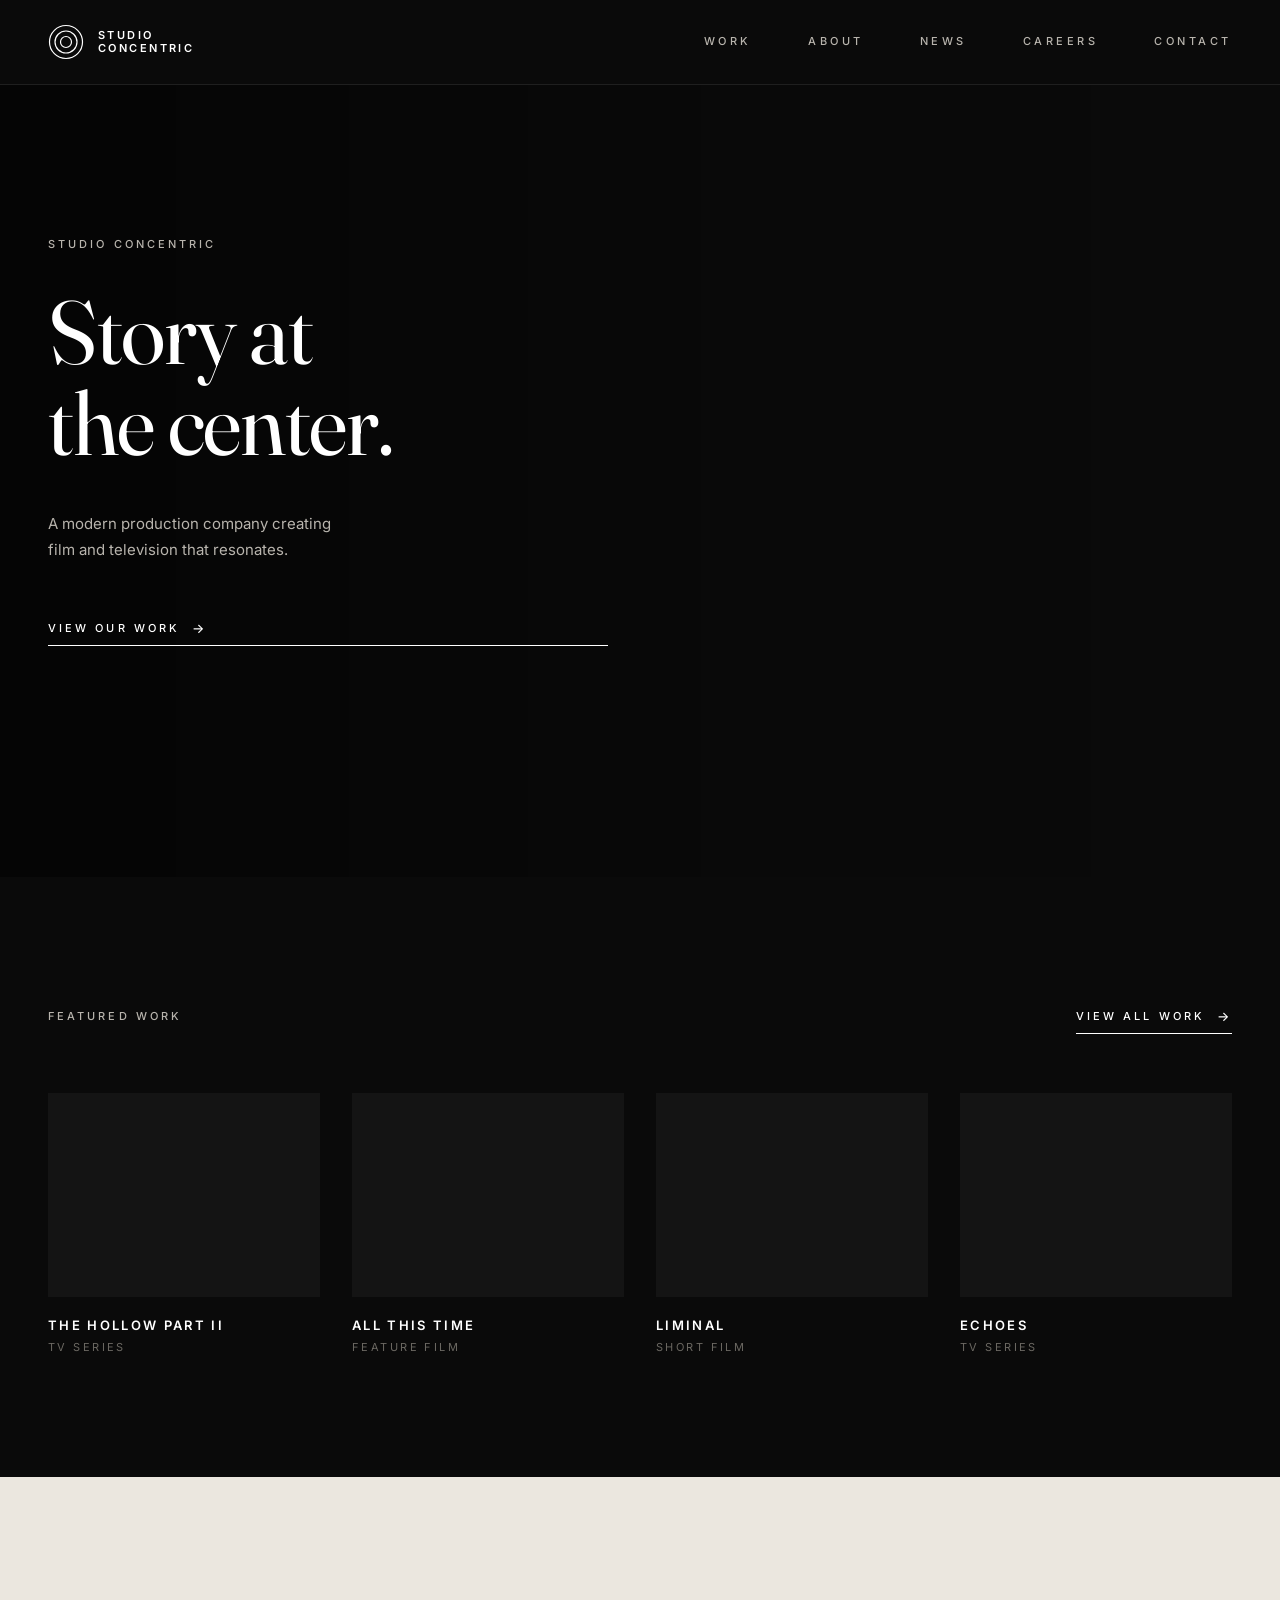
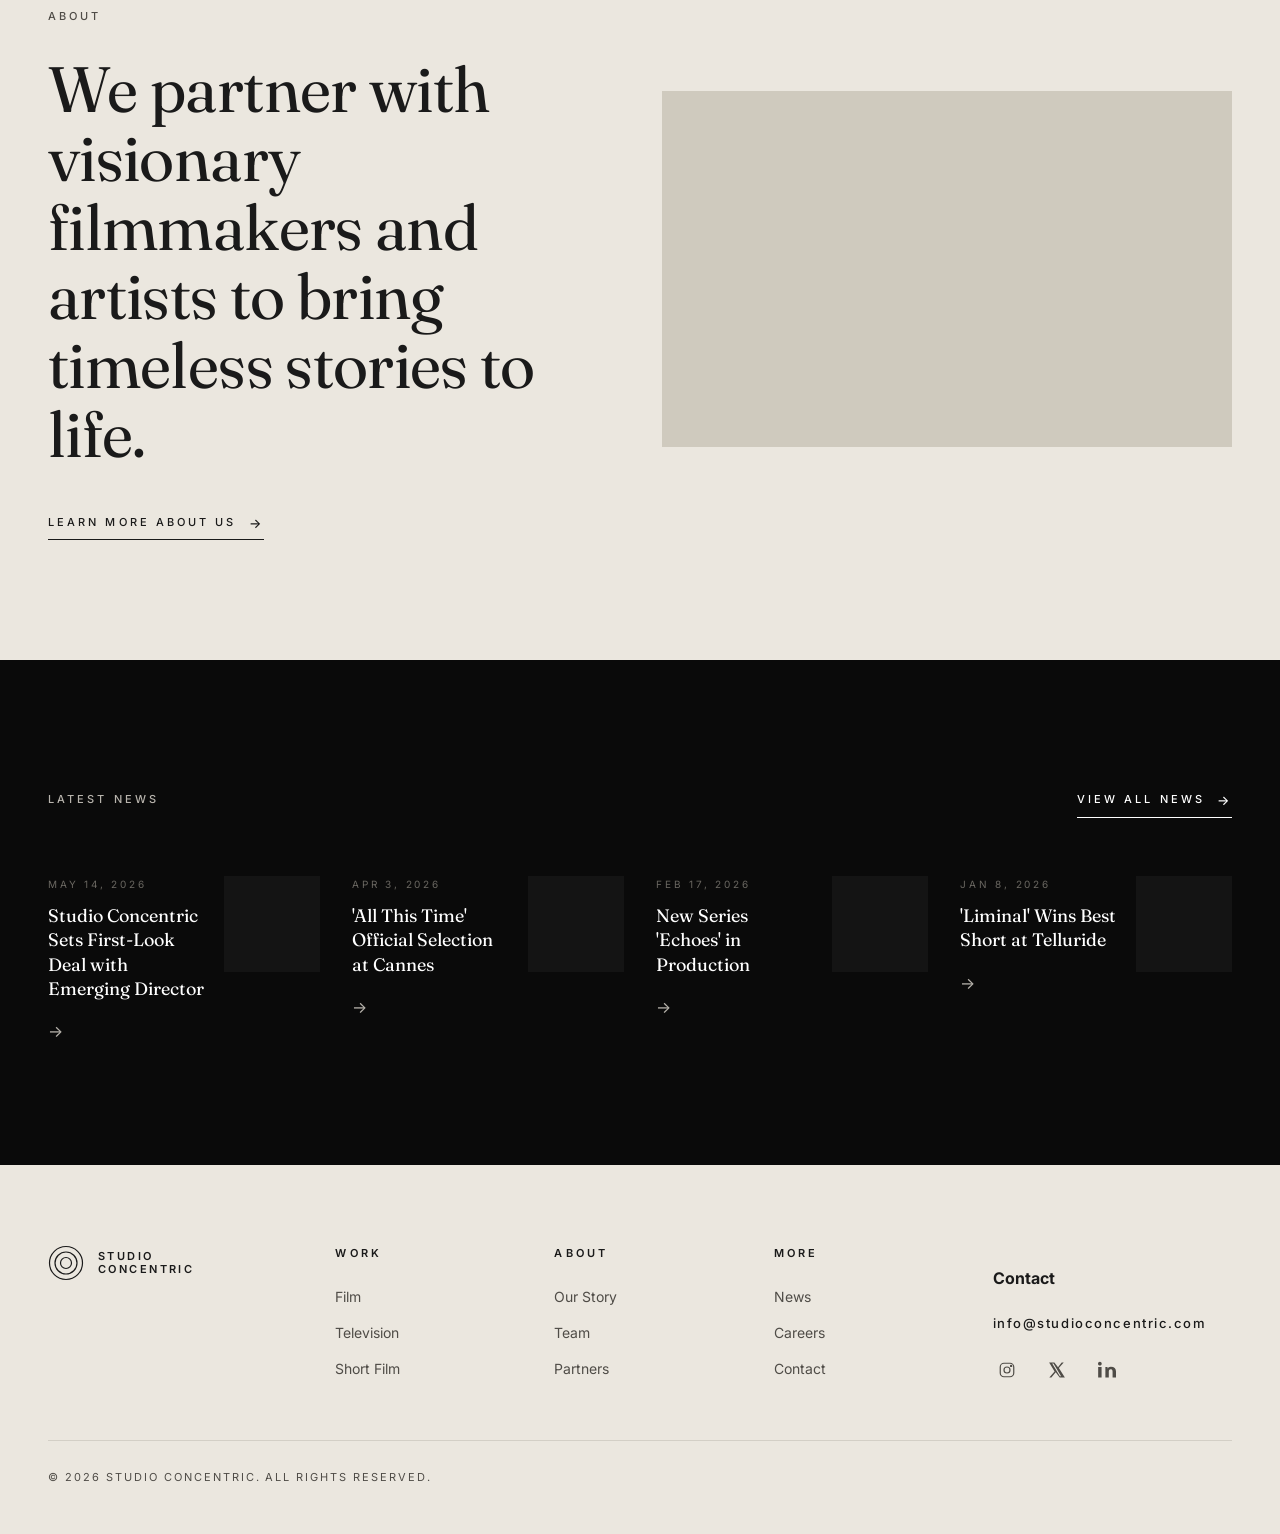
==== index.html @ 5e4d907e "Add files via upload" ====
<!DOCTYPE html>
<html lang="en">
<head>
  <meta charset="utf-8">
  <meta name="viewport" content="width=device-width, initial-scale=1">
  <title>Studio Concentric — Story at the center.</title>
  <meta name="description" content="Studio Concentric is a modern production company creating film and television that resonates. Story-first work with visionary filmmakers and artists.">
  <link rel="canonical" href="https://www.studioconcentric.com/">
  <link rel="preconnect" href="https://fonts.googleapis.com">
  <link rel="preconnect" href="https://fonts.gstatic.com" crossorigin>
  <link href="https://fonts.googleapis.com/css2?family=Fraunces:opsz,wght@9..144,300;9..144,400;9..144,500&family=Inter:wght@400;500;600&display=swap" rel="stylesheet">
  <link rel="stylesheet" href="styles.css">
  <link rel="stylesheet" href="images/_placeholders.css">

  <meta property="og:type" content="website">
  <meta property="og:url" content="https://www.studioconcentric.com/">
  <meta property="og:title" content="Studio Concentric — Story at the center.">
  <meta property="og:description" content="A modern production company creating film and television that resonates.">
  <meta name="twitter:card" content="summary_large_image">
</head>
<body>

<header class="site-header">
  <div class="wrap">
    <a href="index.html" class="brand" aria-label="Studio Concentric — home">
      <svg class="brand-mark" viewBox="0 0 36 36" aria-hidden="true">
        <circle cx="18" cy="18" r="16.5"/>
        <circle cx="18" cy="18" r="11"/>
        <circle cx="18" cy="18" r="5.5"/>
      </svg>
      <span class="brand-word"><span>Studio</span><span>Concentric</span></span>
    </a>
    <nav class="nav" id="primary-nav">
      <a href="work.html">Work</a>
      <a href="about.html">About</a>
      <a href="news.html">News</a>
      <a href="careers.html">Careers</a>
      <a href="contact.html">Contact</a>
    </nav>
    <button class="nav-toggle" aria-controls="primary-nav" aria-expanded="false" onclick="this.setAttribute('aria-expanded', this.getAttribute('aria-expanded')==='true'?'false':'true'); document.getElementById('primary-nav').classList.toggle('is-open')">Menu</button>
  </div>
</header>

<!-- HERO -->
<section class="hero">
  <div class="hero__media ph-hero" aria-hidden="true"></div>
  <div class="hero__inner">
    <p class="eyebrow hero__eyebrow">Studio Concentric</p>
    <h1 class="h-display hero__title">Story at<br>the center.</h1>
    <p class="lead hero__lead">A modern production company creating film and television that resonates.</p>
    <a href="work.html" class="link-cta link-cta--arrow">View our work</a>
  </div>
</section>

<!-- FEATURED WORK -->
<section class="section bg-ink">
  <div class="wrap">
    <div class="section-head">
      <p class="eyebrow">Featured Work</p>
      <a href="work.html" class="link-cta link-cta--arrow">View all work</a>
    </div>
    <div class="work-grid">
      <a class="work-card" href="work/the-hollow.html">
        <div class="work-card__media ph-card-1"></div>
        <h3 class="work-card__title">The Hollow Part II</h3>
        <p class="work-card__meta">TV Series</p>
      </a>
      <a class="work-card" href="work/all-this-time.html">
        <div class="work-card__media ph-card-2"></div>
        <h3 class="work-card__title">All This Time</h3>
        <p class="work-card__meta">Feature Film</p>
      </a>
      <a class="work-card" href="work/liminal.html">
        <div class="work-card__media ph-card-3"></div>
        <h3 class="work-card__title">Liminal</h3>
        <p class="work-card__meta">Short Film</p>
      </a>
      <a class="work-card" href="work/echoes.html">
        <div class="work-card__media ph-card-4"></div>
        <h3 class="work-card__title">Echoes</h3>
        <p class="work-card__meta">TV Series</p>
      </a>
    </div>
  </div>
</section>

<!-- ABOUT SPLIT -->
<section class="section bg-bone">
  <div class="wrap">
    <div class="split">
      <div>
        <p class="eyebrow" style="margin-bottom: 28px;">About</p>
        <h2 class="h1" style="margin-bottom: 40px;">We partner with visionary filmmakers and artists to bring timeless stories to life.</h2>
        <a href="about.html" class="link-cta link-cta--arrow">Learn more about us</a>
      </div>
      <div class="split__media ph-about" aria-hidden="true"></div>
    </div>
  </div>
</section>

<!-- LATEST NEWS -->
<section class="section bg-ink">
  <div class="wrap">
    <div class="section-head">
      <p class="eyebrow">Latest News</p>
      <a href="news.html" class="link-cta link-cta--arrow">View all news</a>
    </div>
    <div class="news-grid">
      <a class="news-card" href="news/first-look-deal.html">
        <div>
          <p class="news-card__date">May 14, 2026</p>
          <h3 class="news-card__title">Studio Concentric Sets First-Look Deal with Emerging Director</h3>
          <span class="news-card__arrow">→</span>
        </div>
        <div class="news-card__thumb ph-news-1"></div>
      </a>
      <a class="news-card" href="news/all-this-time-cannes.html">
        <div>
          <p class="news-card__date">Apr 3, 2026</p>
          <h3 class="news-card__title">'All This Time' Official Selection at Cannes</h3>
          <span class="news-card__arrow">→</span>
        </div>
        <div class="news-card__thumb ph-news-2"></div>
      </a>
      <a class="news-card" href="news/echoes-in-production.html">
        <div>
          <p class="news-card__date">Feb 17, 2026</p>
          <h3 class="news-card__title">New Series 'Echoes' in Production</h3>
          <span class="news-card__arrow">→</span>
        </div>
        <div class="news-card__thumb ph-news-3"></div>
      </a>
      <a class="news-card" href="news/liminal-premiere.html">
        <div>
          <p class="news-card__date">Jan 8, 2026</p>
          <h3 class="news-card__title">'Liminal' Wins Best Short at Telluride</h3>
          <span class="news-card__arrow">→</span>
        </div>
        <div class="news-card__thumb ph-news-4"></div>
      </a>
    </div>
  </div>
</section>

<!-- FOOTER -->
<footer class="site-footer">
  <div class="wrap">
    <div class="footer-grid">
      <div class="footer-brand">
        <a href="index.html" class="brand" aria-label="Studio Concentric — home">
          <svg class="brand-mark" viewBox="0 0 36 36" aria-hidden="true">
            <circle cx="18" cy="18" r="16.5"/>
            <circle cx="18" cy="18" r="11"/>
            <circle cx="18" cy="18" r="5.5"/>
          </svg>
          <span class="brand-word"><span>Studio</span><span>Concentric</span></span>
        </a>
      </div>
      <div class="footer-col">
        <h4>Work</h4>
        <ul>
          <li><a href="work.html?cat=film">Film</a></li>
          <li><a href="work.html?cat=television">Television</a></li>
          <li><a href="work.html?cat=short-film">Short Film</a></li>
        </ul>
      </div>
      <div class="footer-col">
        <h4>About</h4>
        <ul>
          <li><a href="about.html#story">Our Story</a></li>
          <li><a href="about.html#team">Team</a></li>
          <li><a href="about.html#partners">Partners</a></li>
        </ul>
      </div>
      <div class="footer-col">
        <h4>More</h4>
        <ul>
          <li><a href="news.html">News</a></li>
          <li><a href="careers.html">Careers</a></li>
          <li><a href="contact.html">Contact</a></li>
        </ul>
      </div>
      <div class="footer-contact">
        <h4>Contact</h4>
        <p class="email"><a href="mailto:info@studioconcentric.com">info@studioconcentric.com</a></p>
        <div class="socials">
          <a href="https://www.instagram.com/" aria-label="Instagram" target="_blank" rel="noopener">
            <svg viewBox="0 0 24 24" fill="none" stroke="currentColor" stroke-width="1.6" stroke-linecap="round" stroke-linejoin="round"><rect x="3" y="3" width="18" height="18" rx="5"/><circle cx="12" cy="12" r="4"/><circle cx="17.5" cy="6.5" r=".8" fill="currentColor"/></svg>
          </a>
          <a href="https://x.com/" aria-label="X" target="_blank" rel="noopener">
            <svg viewBox="0 0 24 24" fill="currentColor"><path d="M18.244 2H21l-6.52 7.46L22.5 22h-6.875l-5.39-7.07L4.5 22H1.74l7.01-8.01L1.5 2h6.99l4.87 6.45L18.244 2zm-2.41 18.4h1.62L7.27 3.46H5.55L15.834 20.4z"/></svg>
          </a>
          <a href="https://www.linkedin.com/" aria-label="LinkedIn" target="_blank" rel="noopener">
            <svg viewBox="0 0 24 24" fill="currentColor"><path d="M4.98 3.5C4.98 4.88 3.87 6 2.5 6S0 4.88 0 3.5 1.13 1 2.5 1s2.48 1.12 2.48 2.5zM.22 8h4.56v14H.22V8zM8.34 8h4.37v1.92h.06c.61-1.16 2.1-2.38 4.33-2.38C21.74 7.54 24 10 24 14.07V22h-4.56v-7.04c0-1.68-.03-3.84-2.34-3.84-2.34 0-2.7 1.83-2.7 3.72V22H9.84V8h-1.5z"/></svg>
          </a>
        </div>
      </div>
    </div>
    <div class="footer-bottom">
      © 2026 Studio Concentric. All rights reserved.
    </div>
  </div>
</footer>

</body>
</html>
---- styles.css ----
/* =========================================================
   STUDIO CONCENTRIC — design system
   ========================================================= */

:root {
  --ink:        #0a0a0a;     /* near-black, primary dark bg */
  --ink-2:      #141414;     /* card / footer-on-dark */
  --ink-3:      #1f1f1f;     /* subtle borders on dark */
  --bone:       #ebe7df;     /* light section bg */
  --bone-2:     #f4f1ea;     /* lighter alt */
  --paper:      #ffffff;
  --text:       #ffffff;     /* on dark */
  --text-2:     #b8b4ad;     /* muted on dark */
  --text-3:     #6b6862;     /* meta on dark */
  --ink-text:   #1a1a1a;     /* on light */
  --ink-text-2: #4f4c47;     /* muted on light */
  --rule:       #232323;
  --rule-light: #d3cfc6;

  --serif: 'Fraunces', 'Rufina', Georgia, serif;
  --sans:  'Inter', system-ui, -apple-system, 'Helvetica Neue', sans-serif;

  --container: 1400px;
  --gutter: 48px;
  --gutter-sm: 24px;

  --eyebrow-track: 0.28em;
  --nav-track: 0.32em;
}

/* reset ---------------------------------------------------- */
*, *::before, *::after { box-sizing: border-box; }
html, body { margin: 0; padding: 0; }
html { -webkit-text-size-adjust: 100%; scroll-behavior: smooth; }
body {
  font-family: var(--sans);
  font-size: 16px;
  line-height: 1.6;
  color: var(--ink-text);
  background: var(--paper);
  -webkit-font-smoothing: antialiased;
  -moz-osx-font-smoothing: grayscale;
}
img, svg, video { display: block; max-width: 100%; height: auto; }
a { color: inherit; text-decoration: none; }
button { font: inherit; cursor: pointer; background: none; border: 0; color: inherit; }

/* layout primitives --------------------------------------- */
.wrap { max-width: var(--container); margin: 0 auto; padding: 0 var(--gutter); }
@media (max-width: 720px) {
  .wrap { padding: 0 var(--gutter-sm); }
}

.section { padding: 120px 0; }
.section--tight { padding: 80px 0; }
@media (max-width: 720px) {
  .section { padding: 72px 0; }
  .section--tight { padding: 48px 0; }
}

.bg-ink   { background: var(--ink);   color: var(--text); }
.bg-ink-2 { background: var(--ink-2); color: var(--text); }
.bg-bone  { background: var(--bone);  color: var(--ink-text); }

/* type primitives ----------------------------------------- */
.eyebrow {
  font-family: var(--sans);
  font-size: 11px;
  font-weight: 500;
  text-transform: uppercase;
  letter-spacing: var(--eyebrow-track);
  color: var(--text-2);
}
.bg-bone .eyebrow { color: var(--ink-text-2); }

.h-display {
  font-family: var(--serif);
  font-weight: 400;
  font-size: clamp(48px, 7vw, 96px);
  line-height: 1.02;
  letter-spacing: -0.015em;
  margin: 0;
}
.h1 {
  font-family: var(--serif);
  font-weight: 400;
  font-size: clamp(40px, 5vw, 64px);
  line-height: 1.08;
  letter-spacing: -0.01em;
  margin: 0;
}
.h2 {
  font-family: var(--serif);
  font-weight: 400;
  font-size: clamp(32px, 3.6vw, 48px);
  line-height: 1.15;
  letter-spacing: -0.008em;
  margin: 0;
}
.h3 {
  font-family: var(--serif);
  font-weight: 400;
  font-size: clamp(22px, 2vw, 28px);
  line-height: 1.25;
  margin: 0;
}
.lead {
  font-size: 15px;
  line-height: 1.7;
  color: var(--text-2);
  max-width: 32ch;
}
.bg-bone .lead { color: var(--ink-text-2); }
.prose { font-size: 16px; line-height: 1.75; max-width: 68ch; }
.prose p { margin: 0 0 1.1em; }
.prose a { border-bottom: 1px solid currentColor; }

/* link / button styles ------------------------------------ */
.link-cta {
  display: inline-flex;
  align-items: center;
  font-size: 11px;
  font-weight: 500;
  text-transform: uppercase;
  letter-spacing: var(--eyebrow-track);
  padding-bottom: 6px;
  border-bottom: 1px solid currentColor;
  transition: opacity .2s ease, transform .2s ease;
}
.link-cta:hover { opacity: .7; }
.link-cta--arrow::after {
  content: "→";
  margin-left: 12px;
  font-size: 13px;
  transition: transform .2s ease;
}
.link-cta--arrow:hover::after { transform: translateX(4px); }

/* header --------------------------------------------------- */
.site-header {
  position: sticky; top: 0; z-index: 50;
  background: var(--ink);
  color: var(--text);
  border-bottom: 1px solid var(--ink-3);
}
.site-header .wrap {
  display: flex;
  align-items: center;
  justify-content: space-between;
  padding-top: 22px;
  padding-bottom: 22px;
  min-height: 84px;
}
.brand {
  display: flex; align-items: center; gap: 14px;
  color: var(--text);
}
.brand-mark { width: 36px; height: 36px; flex-shrink: 0; }
.brand-mark circle { fill: none; stroke: currentColor; stroke-width: 1.2; }
.brand-word {
  font-family: var(--sans);
  font-size: 11px;
  font-weight: 600;
  letter-spacing: 0.22em;
  line-height: 1.15;
  text-transform: uppercase;
}
.brand-word span { display: block; }
.nav {
  display: flex; gap: 56px;
}
.nav a {
  font-family: var(--sans);
  font-size: 11px;
  font-weight: 500;
  letter-spacing: var(--nav-track);
  text-transform: uppercase;
  color: var(--text-2);
  padding: 6px 0;
  border-bottom: 1px solid transparent;
  transition: color .2s ease, border-color .2s ease;
}
.nav a:hover, .nav a.active {
  color: var(--text);
  border-bottom-color: var(--text);
}
.nav-toggle { display: none; }

@media (max-width: 860px) {
  .nav { display: none; }
  .nav-toggle {
    display: block;
    color: var(--text);
    font-size: 11px;
    letter-spacing: var(--nav-track);
    text-transform: uppercase;
  }
  .nav.is-open {
    display: flex; flex-direction: column; gap: 28px;
    position: absolute; top: 100%; left: 0; right: 0;
    background: var(--ink); padding: 32px var(--gutter-sm);
    border-bottom: 1px solid var(--ink-3);
  }
}

/* hero ----------------------------------------------------- */
.hero {
  position: relative;
  min-height: 88vh;
  background: var(--ink);
  color: var(--text);
  overflow: hidden;
}
.hero__media {
  position: absolute; inset: 0;
  background-size: cover;
  background-position: center;
  filter: brightness(0.85);
}
.hero__media::after {
  content: "";
  position: absolute; inset: 0;
  background: linear-gradient(90deg, rgba(0,0,0,0.55) 0%, rgba(0,0,0,0.15) 55%, rgba(0,0,0,0) 100%);
}
.hero__inner {
  position: relative;
  z-index: 2;
  max-width: var(--container);
  margin: 0 auto;
  padding: 140px var(--gutter) 80px;
  display: grid;
  grid-template-columns: minmax(0, 560px);
}
.hero__eyebrow { margin-bottom: 32px; }
.hero__title { margin-bottom: 28px; }
.hero__lead { margin-bottom: 56px; }

/* featured work ------------------------------------------- */
.section-head {
  display: flex; align-items: baseline; justify-content: space-between;
  margin-bottom: 56px;
}
.work-grid {
  display: grid;
  grid-template-columns: repeat(4, 1fr);
  gap: 32px;
}
@media (max-width: 1100px) {
  .work-grid { grid-template-columns: repeat(2, 1fr); }
}
@media (max-width: 560px) {
  .work-grid { grid-template-columns: 1fr; gap: 40px; }
}
.work-card { display: block; color: inherit; }
.work-card__media {
  aspect-ratio: 4 / 3;
  background: var(--ink-2);
  background-size: cover;
  background-position: center;
  margin-bottom: 18px;
  overflow: hidden;
  transition: transform .4s ease;
}
.work-card:hover .work-card__media { transform: scale(1.02); }
.work-card__title {
  font-family: var(--sans);
  font-size: 13px;
  font-weight: 600;
  letter-spacing: 0.18em;
  text-transform: uppercase;
  margin: 0 0 4px;
}
.work-card__meta {
  font-family: var(--sans);
  font-size: 11px;
  letter-spacing: 0.22em;
  text-transform: uppercase;
  color: var(--text-3);
  margin: 0;
}
.bg-bone .work-card__meta { color: var(--ink-text-2); }

/* about-split (homepage) ----------------------------------- */
.split {
  display: grid;
  grid-template-columns: minmax(0, 1fr) minmax(0, 1.1fr);
  gap: 96px;
  align-items: center;
}
@media (max-width: 980px) {
  .split { grid-template-columns: 1fr; gap: 56px; }
}
.split__media {
  aspect-ratio: 16 / 10;
  background-size: cover;
  background-position: center;
  background-color: #cfcabe;
}

/* news ----------------------------------------------------- */
.news-grid {
  display: grid;
  grid-template-columns: repeat(4, 1fr);
  gap: 32px;
}
@media (max-width: 1100px) {
  .news-grid { grid-template-columns: repeat(2, 1fr); }
}
@media (max-width: 560px) {
  .news-grid { grid-template-columns: 1fr; }
}
.news-card { display: grid; grid-template-columns: 1fr 96px; gap: 18px; color: inherit; align-items: start; }
.news-card__date {
  font-family: var(--sans);
  font-size: 10px;
  letter-spacing: 0.28em;
  text-transform: uppercase;
  color: var(--text-3);
  margin: 0 0 12px;
}
.news-card__title {
  font-family: var(--serif);
  font-size: 18px;
  line-height: 1.35;
  margin: 0 0 18px;
  font-weight: 400;
}
.news-card__arrow { font-size: 16px; color: var(--text-2); }
.news-card__thumb {
  aspect-ratio: 1 / 1;
  background-size: cover;
  background-position: center;
  background-color: var(--ink-2);
}

/* footer --------------------------------------------------- */
.site-footer {
  background: var(--bone);
  color: var(--ink-text);
  padding: 80px 0 48px;
}
.footer-grid {
  display: grid;
  grid-template-columns: 1.4fr 1fr 1fr 1fr 1.4fr;
  gap: 48px;
  margin-bottom: 56px;
}
@media (max-width: 980px) {
  .footer-grid { grid-template-columns: 1fr 1fr; gap: 40px; }
}
.footer-brand .brand { color: var(--ink-text); }
.footer-col h4 {
  font-family: var(--sans);
  font-size: 11px;
  font-weight: 600;
  letter-spacing: var(--eyebrow-track);
  text-transform: uppercase;
  color: var(--ink-text);
  margin: 0 0 22px;
}
.footer-col ul { list-style: none; padding: 0; margin: 0; display: flex; flex-direction: column; gap: 10px; }
.footer-col a { color: var(--ink-text-2); font-size: 14px; transition: color .2s ease; }
.footer-col a:hover { color: var(--ink-text); }
.footer-contact .email {
  font-family: var(--sans);
  font-size: 13px;
  font-weight: 500;
  letter-spacing: 0.12em;
  margin: 0 0 22px;
  word-break: break-all;
}
.socials { display: flex; gap: 22px; }
.socials a {
  display: inline-flex; align-items: center; justify-content: center;
  width: 28px; height: 28px; color: var(--ink-text-2);
  transition: color .2s ease;
}
.socials a:hover { color: var(--ink-text); }
.socials svg { width: 18px; height: 18px; }
.footer-bottom {
  border-top: 1px solid var(--rule-light);
  padding-top: 28px;
  font-size: 11px;
  letter-spacing: 0.18em;
  text-transform: uppercase;
  color: var(--ink-text-2);
}

/* page hero (sub-pages) ------------------------------------ */
.page-hero {
  background: var(--ink); color: var(--text);
  padding: 140px 0 96px;
}
.page-hero .eyebrow { margin-bottom: 28px; }
.page-hero__title { max-width: 18ch; }
.page-hero__lead { margin-top: 32px; max-width: 56ch; font-size: 17px; line-height: 1.65; color: var(--text-2); }

/* work index (large editorial grid) ----------------------- */
.work-list {
  display: grid;
  grid-template-columns: repeat(2, 1fr);
  gap: 56px 48px;
}
@media (max-width: 720px) {
  .work-list { grid-template-columns: 1fr; gap: 40px; }
}
.work-list .work-card__media { aspect-ratio: 16 / 10; margin-bottom: 22px; }
.work-list .work-card__title { font-family: var(--serif); font-size: 24px; letter-spacing: -0.005em; text-transform: none; font-weight: 400; margin-bottom: 6px; }

/* project detail ------------------------------------------ */
.project-hero__media {
  aspect-ratio: 21 / 9;
  background-size: cover; background-position: center;
  background-color: var(--ink-2);
}
.project-meta {
  display: grid; grid-template-columns: repeat(4, 1fr); gap: 32px;
  padding: 56px 0; border-bottom: 1px solid var(--rule);
}
@media (max-width: 720px) { .project-meta { grid-template-columns: repeat(2, 1fr); } }
.project-meta dt { font-size: 10px; letter-spacing: 0.28em; text-transform: uppercase; color: var(--text-3); margin-bottom: 8px; }
.project-meta dd { margin: 0; font-size: 14px; color: var(--text); }
.project-gallery {
  display: grid; grid-template-columns: 1fr 1fr; gap: 24px; margin-top: 56px;
}
.project-gallery > div {
  aspect-ratio: 4 / 3;
  background-size: cover; background-position: center;
  background-color: var(--ink-2);
}
.project-gallery > div:first-child { grid-column: 1 / -1; aspect-ratio: 16 / 7; }
@media (max-width: 720px) {
  .project-gallery { grid-template-columns: 1fr; }
  .project-gallery > div:first-child { aspect-ratio: 16 / 10; }
}

/* about page ---------------------------------------------- */
.intro-quote {
  font-family: var(--serif);
  font-size: clamp(28px, 3.4vw, 44px);
  line-height: 1.25;
  font-weight: 400;
  max-width: 22ch;
  margin: 0;
}
.team-grid {
  display: grid; grid-template-columns: repeat(4, 1fr); gap: 40px 32px;
}
@media (max-width: 980px) { .team-grid { grid-template-columns: repeat(2, 1fr); } }
@media (max-width: 480px) { .team-grid { grid-template-columns: 1fr; } }
.team-card__media {
  aspect-ratio: 4 / 5;
  background-color: #cfcabe;
  background-size: cover; background-position: center;
  margin-bottom: 18px;
  filter: grayscale(1);
}
.team-card__name { font-size: 14px; font-weight: 600; letter-spacing: 0.06em; margin: 0 0 4px; color: var(--ink-text); }
.team-card__role { font-size: 11px; letter-spacing: 0.22em; text-transform: uppercase; color: var(--ink-text-2); margin: 0; }
.partner-marquee {
  display: grid; grid-template-columns: repeat(6, 1fr); gap: 32px; align-items: center;
  padding: 56px 0; border-top: 1px solid var(--rule-light); border-bottom: 1px solid var(--rule-light);
}
@media (max-width: 720px) { .partner-marquee { grid-template-columns: repeat(3, 1fr); gap: 28px; } }
.partner {
  font-family: var(--serif); font-style: italic; font-weight: 400;
  font-size: 18px; color: var(--ink-text-2); text-align: center; opacity: .8;
}

/* news index ---------------------------------------------- */
.news-list {
  display: grid; grid-template-columns: 1fr 1fr; gap: 56px 48px;
}
@media (max-width: 720px) { .news-list { grid-template-columns: 1fr; gap: 40px; } }
.news-item__media {
  aspect-ratio: 16 / 10;
  background-color: var(--ink-2);
  background-size: cover; background-position: center;
  margin-bottom: 22px;
}
.news-item__date { font-size: 10px; letter-spacing: 0.28em; text-transform: uppercase; color: var(--text-3); margin: 0 0 14px; }
.bg-bone .news-item__date { color: var(--ink-text-2); }
.news-item__title { font-family: var(--serif); font-size: 28px; line-height: 1.2; font-weight: 400; margin: 0 0 14px; }
.news-item__excerpt { font-size: 15px; line-height: 1.6; color: var(--text-2); margin: 0; }
.bg-bone .news-item__excerpt { color: var(--ink-text-2); }

/* post (news article) ------------------------------------- */
.article {
  max-width: 720px; margin: 0 auto; padding: 100px var(--gutter);
}
.article h1 { font-family: var(--serif); font-weight: 400; font-size: clamp(36px, 4.5vw, 56px); line-height: 1.12; margin: 0 0 24px; letter-spacing: -0.005em; }
.article .meta { font-size: 11px; letter-spacing: 0.28em; text-transform: uppercase; color: var(--text-3); margin: 0 0 56px; }
.article p { font-size: 17px; line-height: 1.75; margin: 0 0 1.2em; color: var(--text); }
.article .lede { font-family: var(--serif); font-size: 22px; line-height: 1.45; color: var(--text); }
.bg-bone.article p, .bg-bone .article p { color: var(--ink-text); }

/* careers ------------------------------------------------- */
.roles {
  display: grid; grid-template-columns: 1fr; gap: 0;
  border-top: 1px solid var(--rule-light);
}
.role {
  display: grid; grid-template-columns: 1.4fr 1fr 1fr auto;
  align-items: center; gap: 32px;
  padding: 32px 0;
  border-bottom: 1px solid var(--rule-light);
}
@media (max-width: 720px) { .role { grid-template-columns: 1fr; gap: 8px; padding: 24px 0; } }
.role__title { font-family: var(--serif); font-size: 22px; font-weight: 400; margin: 0; }
.role__meta { font-size: 12px; letter-spacing: 0.18em; text-transform: uppercase; color: var(--ink-text-2); margin: 0; }

/* contact ------------------------------------------------- */
.contact-grid {
  display: grid; grid-template-columns: 1fr 1fr; gap: 80px;
}
@media (max-width: 860px) { .contact-grid { grid-template-columns: 1fr; gap: 48px; } }
.contact-block h3 { font-family: var(--serif); font-size: 24px; font-weight: 400; margin: 0 0 12px; }
.contact-block p, .contact-block a { font-size: 15px; line-height: 1.7; color: var(--ink-text-2); margin: 0 0 6px; }
.contact-block a { border-bottom: 1px solid currentColor; }
.form-field {
  display: flex; flex-direction: column; gap: 8px; margin-bottom: 24px;
}
.form-field label {
  font-size: 11px; letter-spacing: 0.22em; text-transform: uppercase; color: var(--ink-text-2);
}
.form-field input, .form-field textarea {
  font: inherit; background: transparent; border: 0;
  border-bottom: 1px solid var(--rule-light);
  padding: 10px 0; color: var(--ink-text);
}
.form-field textarea { min-height: 120px; resize: vertical; }
.form-field input:focus, .form-field textarea:focus { outline: 0; border-bottom-color: var(--ink-text); }
.btn-primary {
  display: inline-block;
  font-size: 11px; font-weight: 600; letter-spacing: var(--eyebrow-track); text-transform: uppercase;
  background: var(--ink); color: var(--paper);
  padding: 18px 36px;
  transition: background .2s ease;
}
.btn-primary:hover { background: #222; }

/* 404 ------------------------------------------------------ */
.notfound { display: grid; place-items: center; min-height: 70vh; text-align: center; padding: 80px var(--gutter); }
.notfound h1 { font-family: var(--serif); font-size: clamp(80px, 14vw, 200px); line-height: 1; margin: 0 0 16px; font-weight: 400; }
.notfound p { font-size: 13px; letter-spacing: 0.28em; text-transform: uppercase; color: var(--text-3); margin: 0 0 40px; }

/* utilities ----------------------------------------------- */
.divider-light { height: 1px; background: var(--rule-light); }
.divider-dark  { height: 1px; background: var(--rule); }
.text-center { text-align: center; }
.mt-0 { margin-top: 0; } .mt-1 { margin-top: 16px; } .mt-2 { margin-top: 32px; }
.mb-0 { margin-bottom: 0; } .mb-1 { margin-bottom: 16px; } .mb-2 { margin-bottom: 32px; }
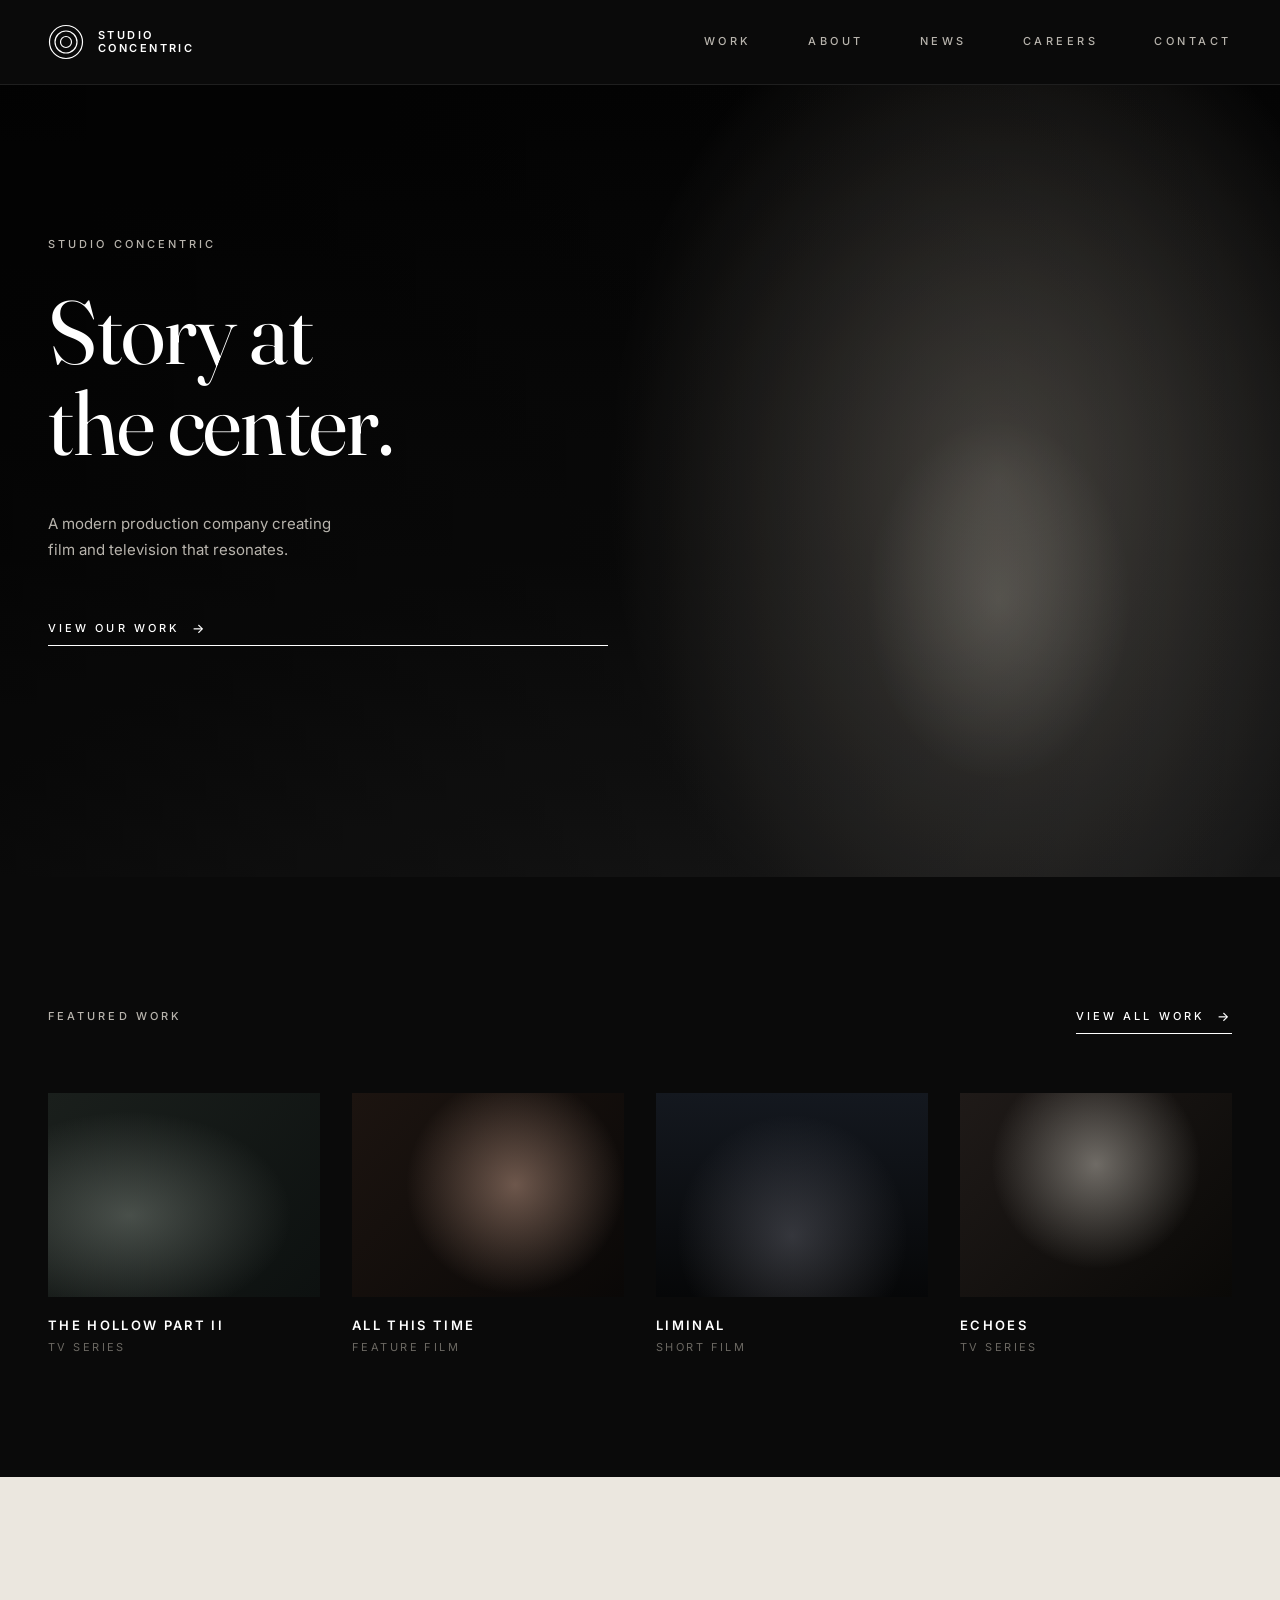
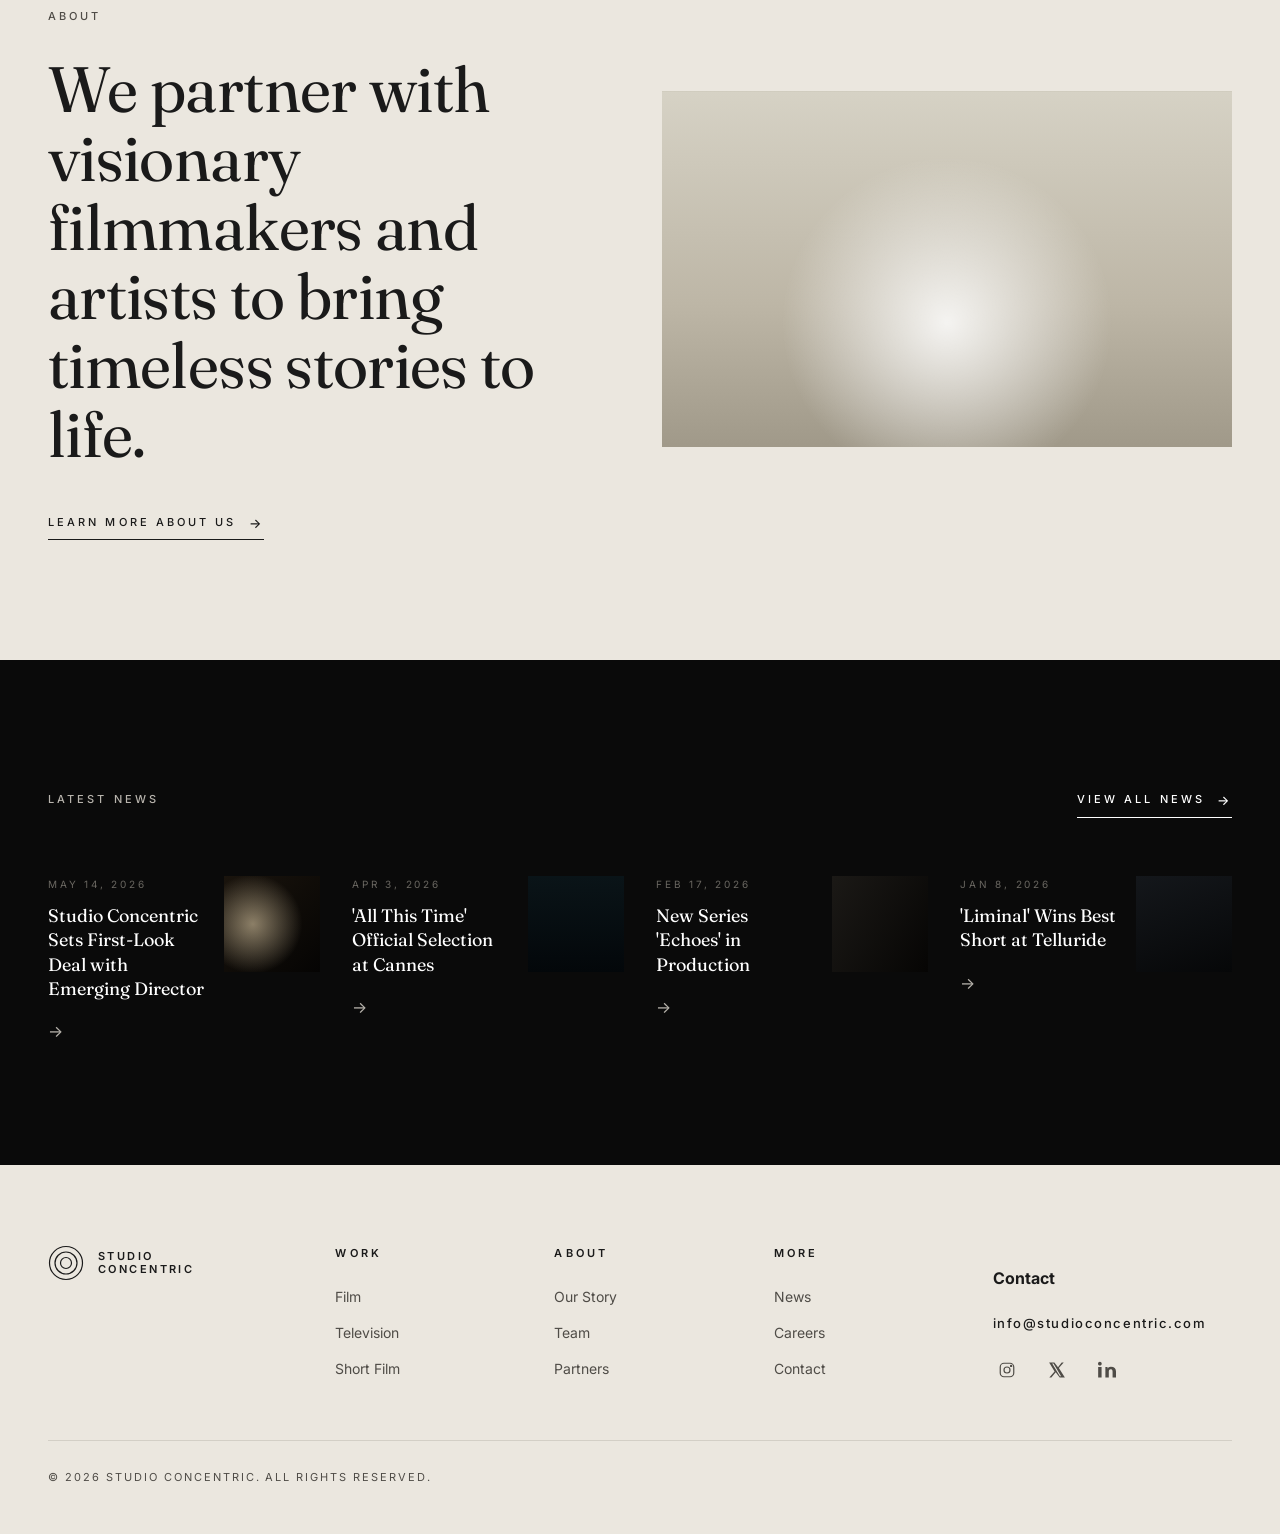
==== commit 82340e66: "Add files via upload" ====
--- a/index.html
+++ b/index.html
@@ -17,6 +17,45 @@
   <meta property="og:title" content="Studio Concentric — Story at the center.">
   <meta property="og:description" content="A modern production company creating film and television that resonates.">
   <meta name="twitter:card" content="summary_large_image">
+  <script type="application/ld+json">
+  {
+    "@context": "https://schema.org",
+    "@type": "Organization",
+    "name": "Studio Concentric",
+    "alternateName": "Studio Concentric Productions",
+    "url": "https://www.studioconcentric.com/",
+    "logo": "https://www.studioconcentric.com/images/logo.png",
+    "description": "A modern production company creating film and television that resonates. Story-first work with visionary filmmakers and artists.",
+    "email": "info@studioconcentric.com",
+    "foundingDate": "2024",
+    "sameAs": [
+      "https://www.instagram.com/",
+      "https://www.linkedin.com/",
+      "https://x.com/"
+    ],
+    "knowsAbout": [
+      "Film Production",
+      "Television Production",
+      "Short Film",
+      "Documentary",
+      "Creative Direction",
+      "Story Development"
+    ]
+  }
+  </script>
+  <script type="application/ld+json">
+  {
+    "@context": "https://schema.org",
+    "@type": "WebSite",
+    "url": "https://www.studioconcentric.com/",
+    "name": "Studio Concentric",
+    "description": "A modern production company creating film and television that resonates.",
+    "publisher": {
+      "@type": "Organization",
+      "name": "Studio Concentric"
+    }
+  }
+  </script>
 </head>
 <body>
 
--- a/images/_placeholders.css
+++ b/images/_placeholders.css
@@ -0,0 +1,42 @@
+/* Inline SVG placeholder data URIs — drop-in replacements for real images.
+   Each one evokes the cinematic mood. Swap the background-image URL per element
+   when real photography arrives. */
+
+.ph-hero {
+  background-image:
+    radial-gradient(ellipse 600px 800px at 78% 50%, rgba(220,210,195,0.35) 0%, transparent 65%),
+    radial-gradient(ellipse 220px 300px at 78% 65%, rgba(255,250,235,0.22) 0%, transparent 60%),
+    linear-gradient(180deg, #050505 0%, #0d0d0d 60%, #1a1a1a 100%);
+}
+.ph-card-1 {
+  background-image:
+    radial-gradient(ellipse at 30% 60%, rgba(170,180,170,0.35), transparent 60%),
+    linear-gradient(135deg, #1a1f1c 0%, #0d1110 100%);
+}
+.ph-card-2 {
+  background-image:
+    radial-gradient(circle at 60% 45%, rgba(200,160,140,0.5), transparent 55%),
+    linear-gradient(135deg, #1c1410 0%, #0a0807 100%);
+}
+.ph-card-3 {
+  background-image:
+    radial-gradient(ellipse at 50% 70%, rgba(180,180,195,0.25), transparent 60%),
+    linear-gradient(180deg, #14181f 0%, #060708 100%);
+}
+.ph-card-4 {
+  background-image:
+    radial-gradient(circle at 50% 35%, rgba(220,215,205,0.45), transparent 55%),
+    linear-gradient(135deg, #1f1a18 0%, #0a0907 100%);
+}
+.ph-about {
+  background-image:
+    radial-gradient(circle 220px at 50% 65%, rgba(255,255,255,0.85) 0%, rgba(255,255,255,0.05) 70%, transparent 75%),
+    linear-gradient(180deg, #d6d2c5 0%, #bdb6a6 60%, #a09989 100%);
+}
+.ph-news-1, .ph-news-2, .ph-news-3, .ph-news-4 {
+  background-color: #0e0e0e;
+}
+.ph-news-1 { background-image: radial-gradient(circle at 30% 50%, rgba(240,220,180,0.55), transparent 60%), linear-gradient(135deg, #1a140d, #050403); }
+.ph-news-2 { background-image: linear-gradient(180deg, #0a1418 0%, #03070a 100%); }
+.ph-news-3 { background-image: linear-gradient(120deg, #1b1916 0%, #060504 100%); }
+.ph-news-4 { background-image: linear-gradient(160deg, #14171b 0%, #060708 100%); }
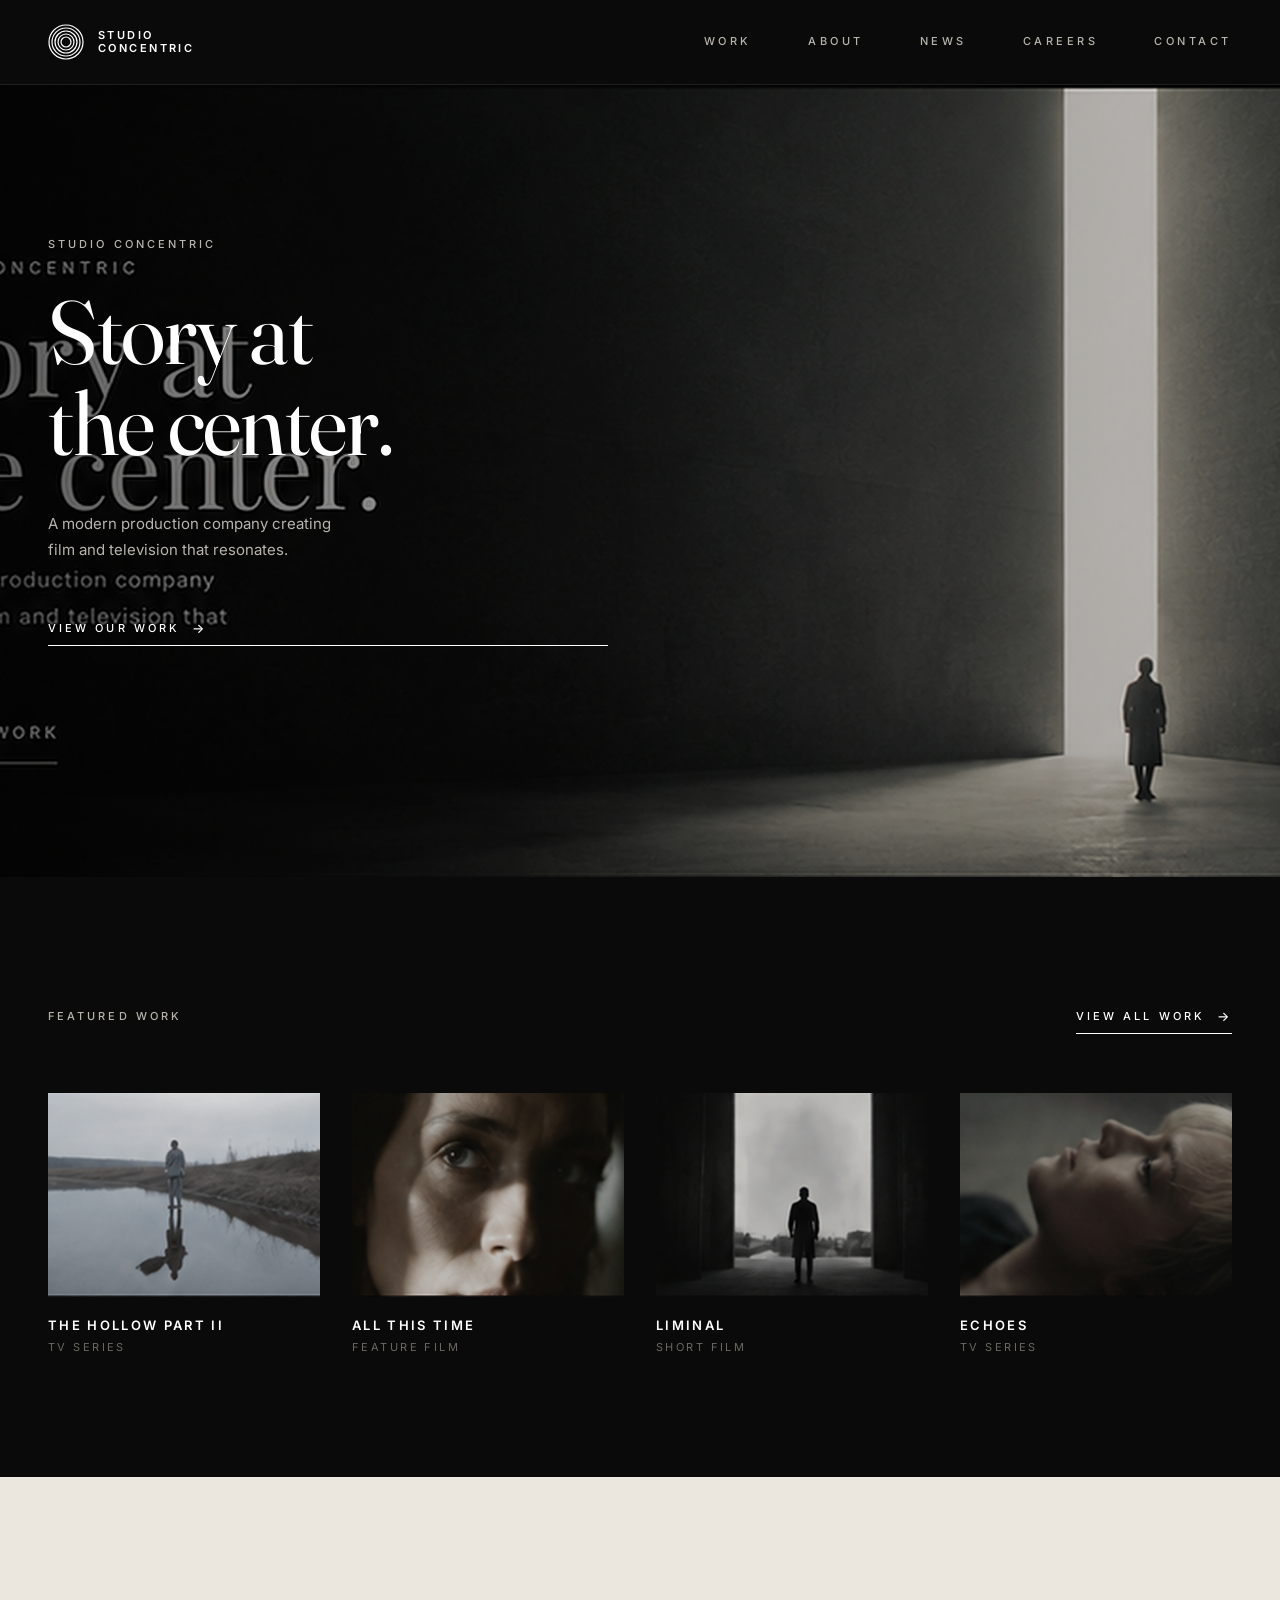
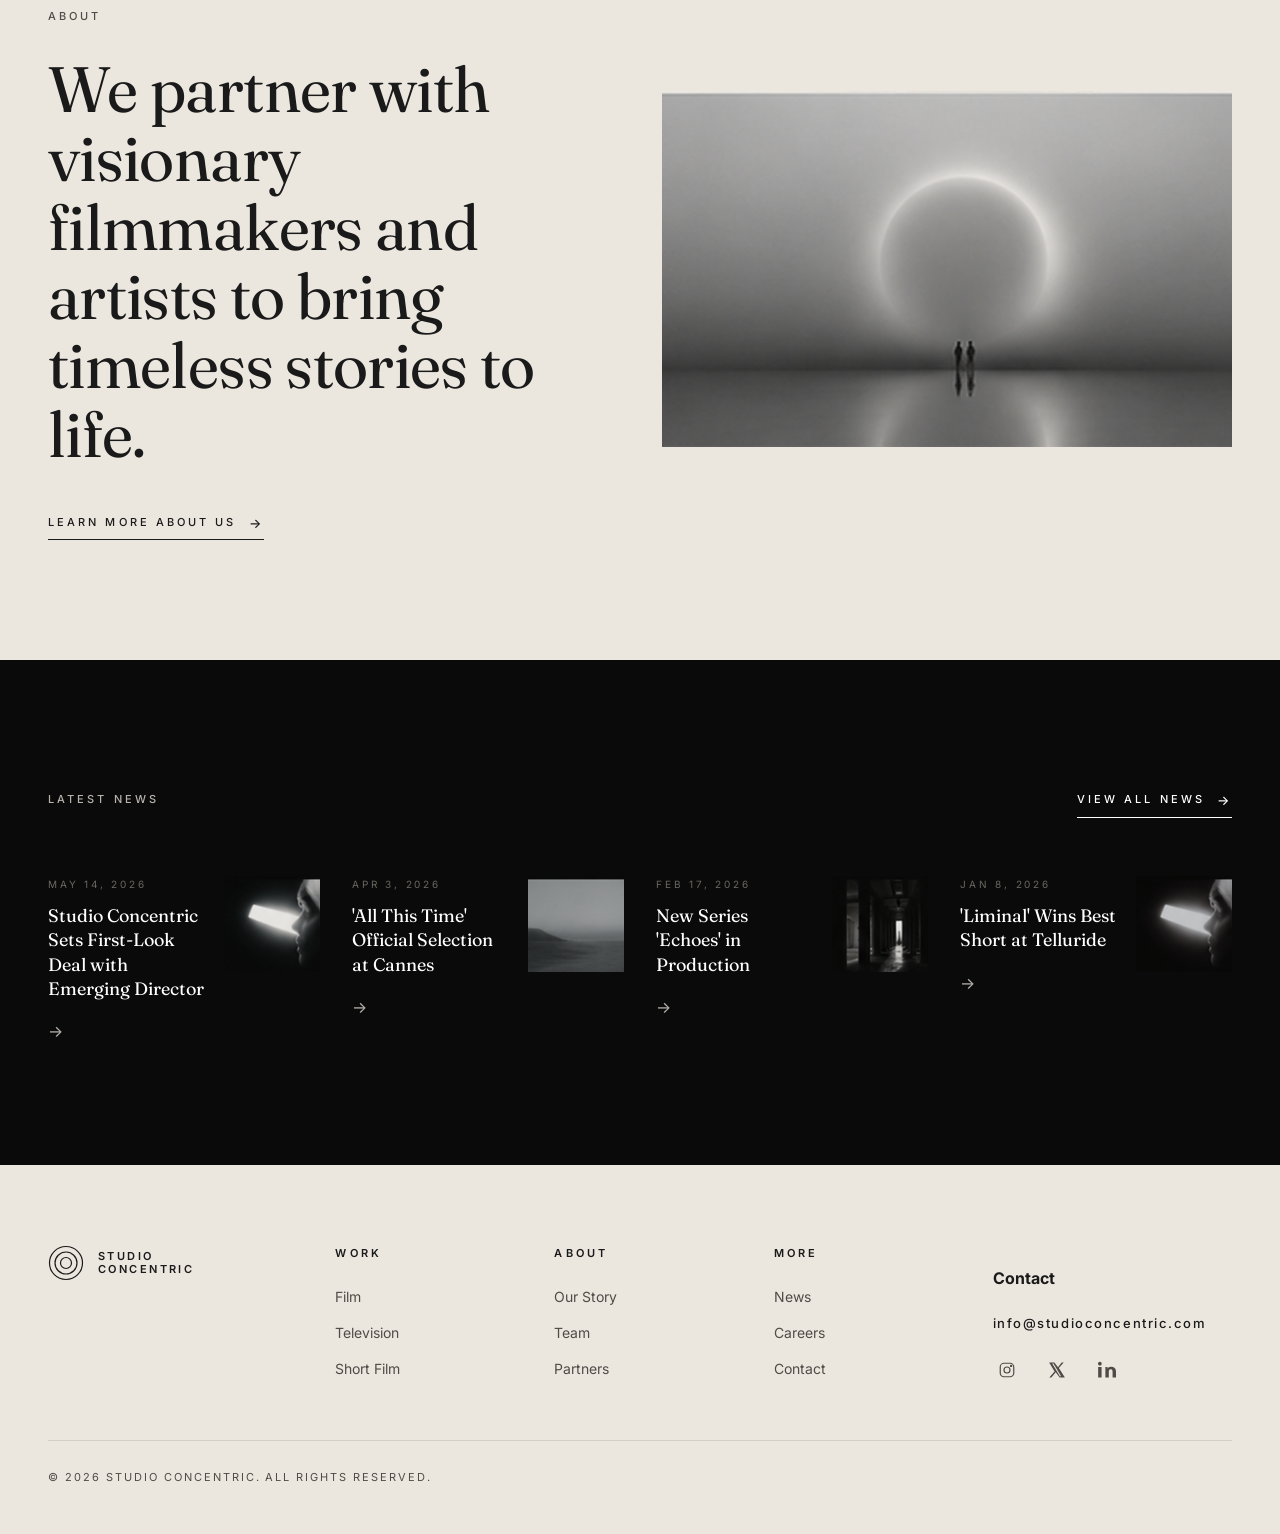
==== commit bbf422b9: "Add files via upload" ====
--- a/index.html
+++ b/index.html
@@ -63,9 +63,11 @@
   <div class="wrap">
     <a href="index.html" class="brand" aria-label="Studio Concentric — home">
       <svg class="brand-mark" viewBox="0 0 36 36" aria-hidden="true">
-        <circle cx="18" cy="18" r="16.5"/>
+        <circle cx="18" cy="18" r="17"/>
+        <circle cx="18" cy="18" r="14"/>
         <circle cx="18" cy="18" r="11"/>
-        <circle cx="18" cy="18" r="5.5"/>
+        <circle cx="18" cy="18" r="8"/>
+        <circle cx="18" cy="18" r="5"/>
       </svg>
       <span class="brand-word"><span>Studio</span><span>Concentric</span></span>
     </a>
--- a/images/_placeholders.css
+++ b/images/_placeholders.css
@@ -1,42 +1,76 @@
-/* Inline SVG placeholder data URIs — drop-in replacements for real images.
-   Each one evokes the cinematic mood. Swap the background-image URL per element
-   when real photography arrives. */
+/* ==========================================================================
+   Studio Concentric — real asset bindings
+   --------------------------------------------------------------------------
+   These classes connect the markup to the actual asset images. Swap any
+   URL when newer artwork arrives; markup never changes.
+   ========================================================================== */
 
+/* HERO */
 .ph-hero {
-  background-image:
-    radial-gradient(ellipse 600px 800px at 78% 50%, rgba(220,210,195,0.35) 0%, transparent 65%),
-    radial-gradient(ellipse 220px 300px at 78% 65%, rgba(255,250,235,0.22) 0%, transparent 60%),
-    linear-gradient(180deg, #050505 0%, #0d0d0d 60%, #1a1a1a 100%);
+  background-color: #050505;
+  background-image: url("hero-background.png");
+  background-size: cover;
+  background-position: center;
 }
+
+/* FEATURED WORK CARDS */
 .ph-card-1 {
-  background-image:
-    radial-gradient(ellipse at 30% 60%, rgba(170,180,170,0.35), transparent 60%),
-    linear-gradient(135deg, #1a1f1c 0%, #0d1110 100%);
+  background-color: #14181f;
+  background-image: url("featured-the-hollow.png");
+  background-size: cover;
+  background-position: center;
 }
 .ph-card-2 {
-  background-image:
-    radial-gradient(circle at 60% 45%, rgba(200,160,140,0.5), transparent 55%),
-    linear-gradient(135deg, #1c1410 0%, #0a0807 100%);
+  background-color: #1f1410;
+  background-image: url("featured-all-this-time.png");
+  background-size: cover;
+  background-position: center;
 }
 .ph-card-3 {
-  background-image:
-    radial-gradient(ellipse at 50% 70%, rgba(180,180,195,0.25), transparent 60%),
-    linear-gradient(180deg, #14181f 0%, #060708 100%);
+  background-color: #0e1218;
+  background-image: url("featured-liminal.png");
+  background-size: cover;
+  background-position: center;
 }
 .ph-card-4 {
-  background-image:
-    radial-gradient(circle at 50% 35%, rgba(220,215,205,0.45), transparent 55%),
-    linear-gradient(135deg, #1f1a18 0%, #0a0907 100%);
+  background-color: #1a1820;
+  background-image: url("featured-echoes.png");
+  background-size: cover;
+  background-position: center;
 }
+
+/* ABOUT — eclipse / horizon */
 .ph-about {
-  background-image:
-    radial-gradient(circle 220px at 50% 65%, rgba(255,255,255,0.85) 0%, rgba(255,255,255,0.05) 70%, transparent 75%),
-    linear-gradient(180deg, #d6d2c5 0%, #bdb6a6 60%, #a09989 100%);
+  background-color: #b8b0a0;
+  background-image: url("about-eclipse.png");
+  background-size: cover;
+  background-position: center;
 }
-.ph-news-1, .ph-news-2, .ph-news-3, .ph-news-4 {
-  background-color: #0e0e0e;
+
+/* NEWS THUMBNAILS */
+.ph-news-1 {
+  background-color: #1c1810;
+  background-image: url("news-first-look.png");
+  background-size: cover;
+  background-position: center;
 }
-.ph-news-1 { background-image: radial-gradient(circle at 30% 50%, rgba(240,220,180,0.55), transparent 60%), linear-gradient(135deg, #1a140d, #050403); }
-.ph-news-2 { background-image: linear-gradient(180deg, #0a1418 0%, #03070a 100%); }
-.ph-news-3 { background-image: linear-gradient(120deg, #1b1916 0%, #060504 100%); }
-.ph-news-4 { background-image: linear-gradient(160deg, #14171b 0%, #060708 100%); }
+.ph-news-2 {
+  background-color: #0a1418;
+  background-image: url("news-cannes.png");
+  background-size: cover;
+  background-position: center;
+}
+.ph-news-3 {
+  background-color: #1c1816;
+  background-image: url("news-echoes-production.png");
+  background-size: cover;
+  background-position: center;
+}
+/* News slot #4 reuses the first-look image until a fourth asset arrives. */
+.ph-news-4 {
+  background-color: #1c1810;
+  background-image: url("news-first-look.png");
+  background-size: cover;
+  background-position: center;
+  filter: hue-rotate(180deg) brightness(0.85);
+}
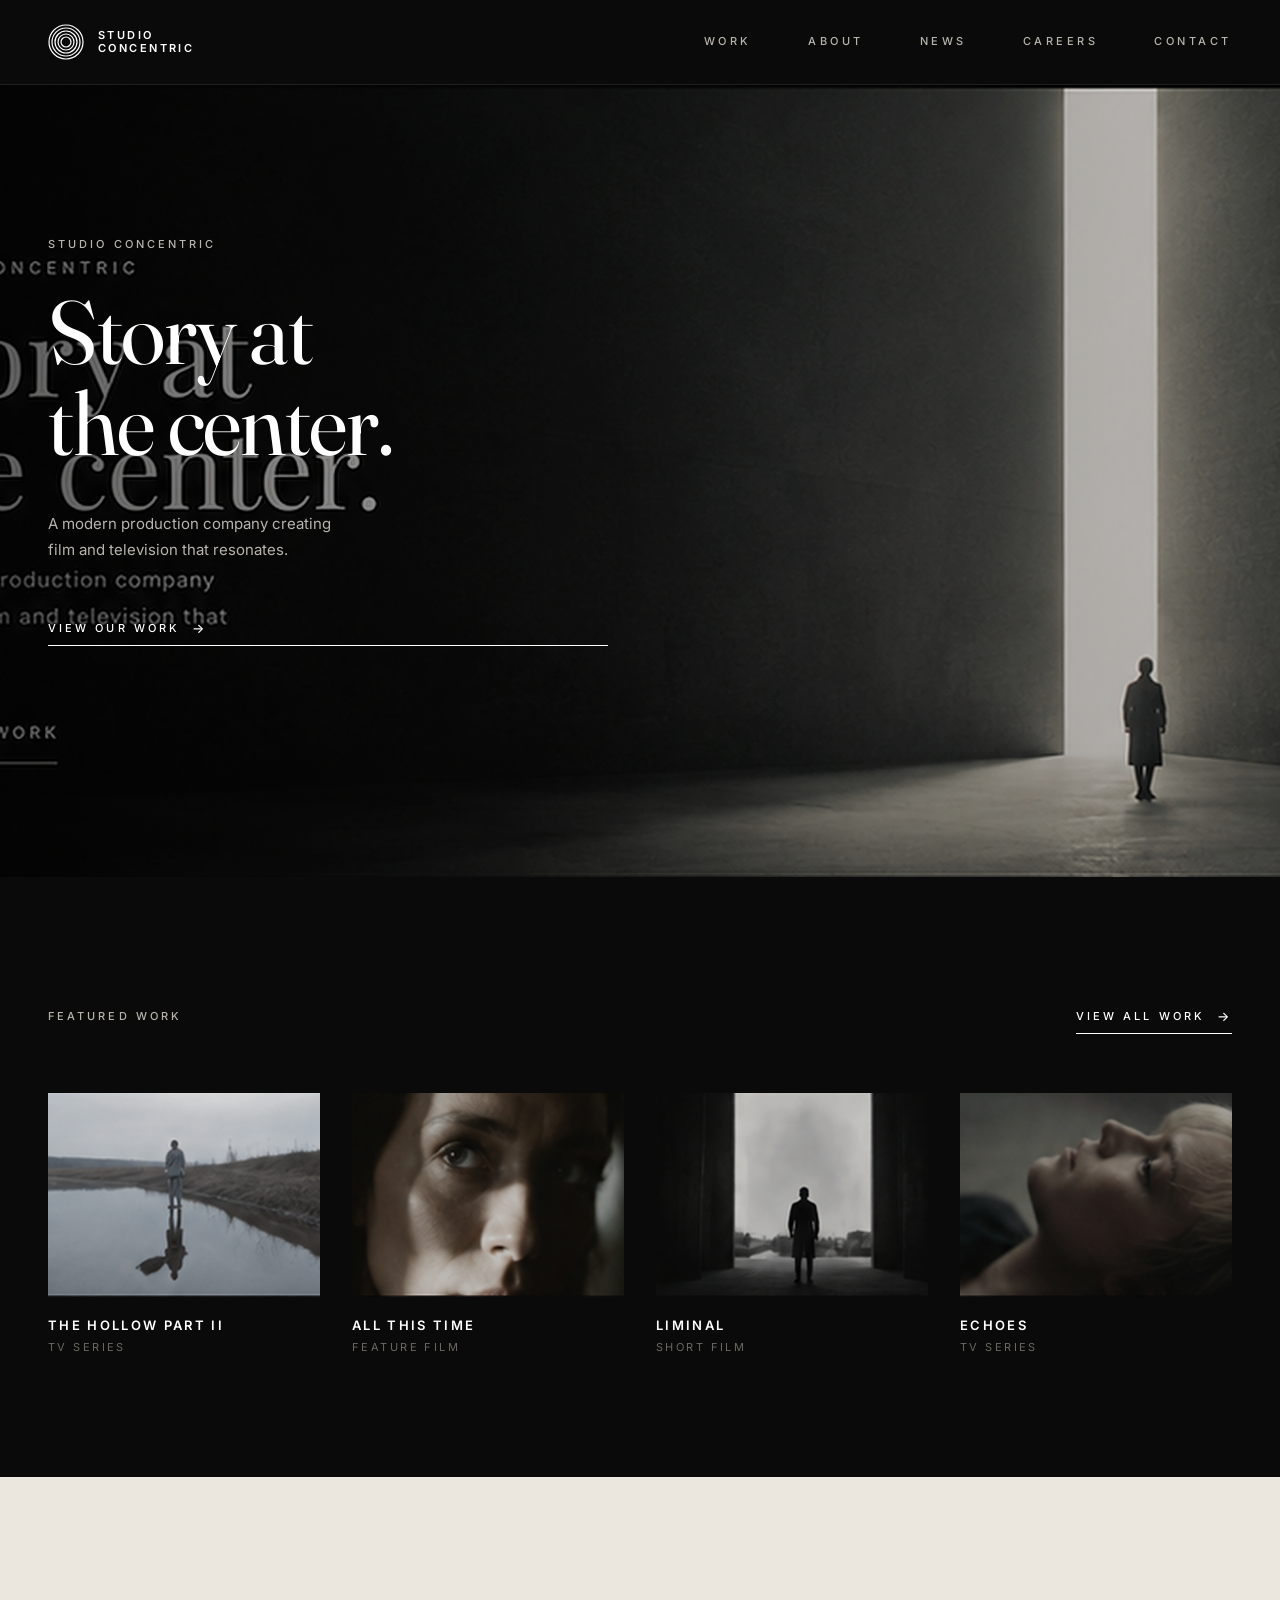
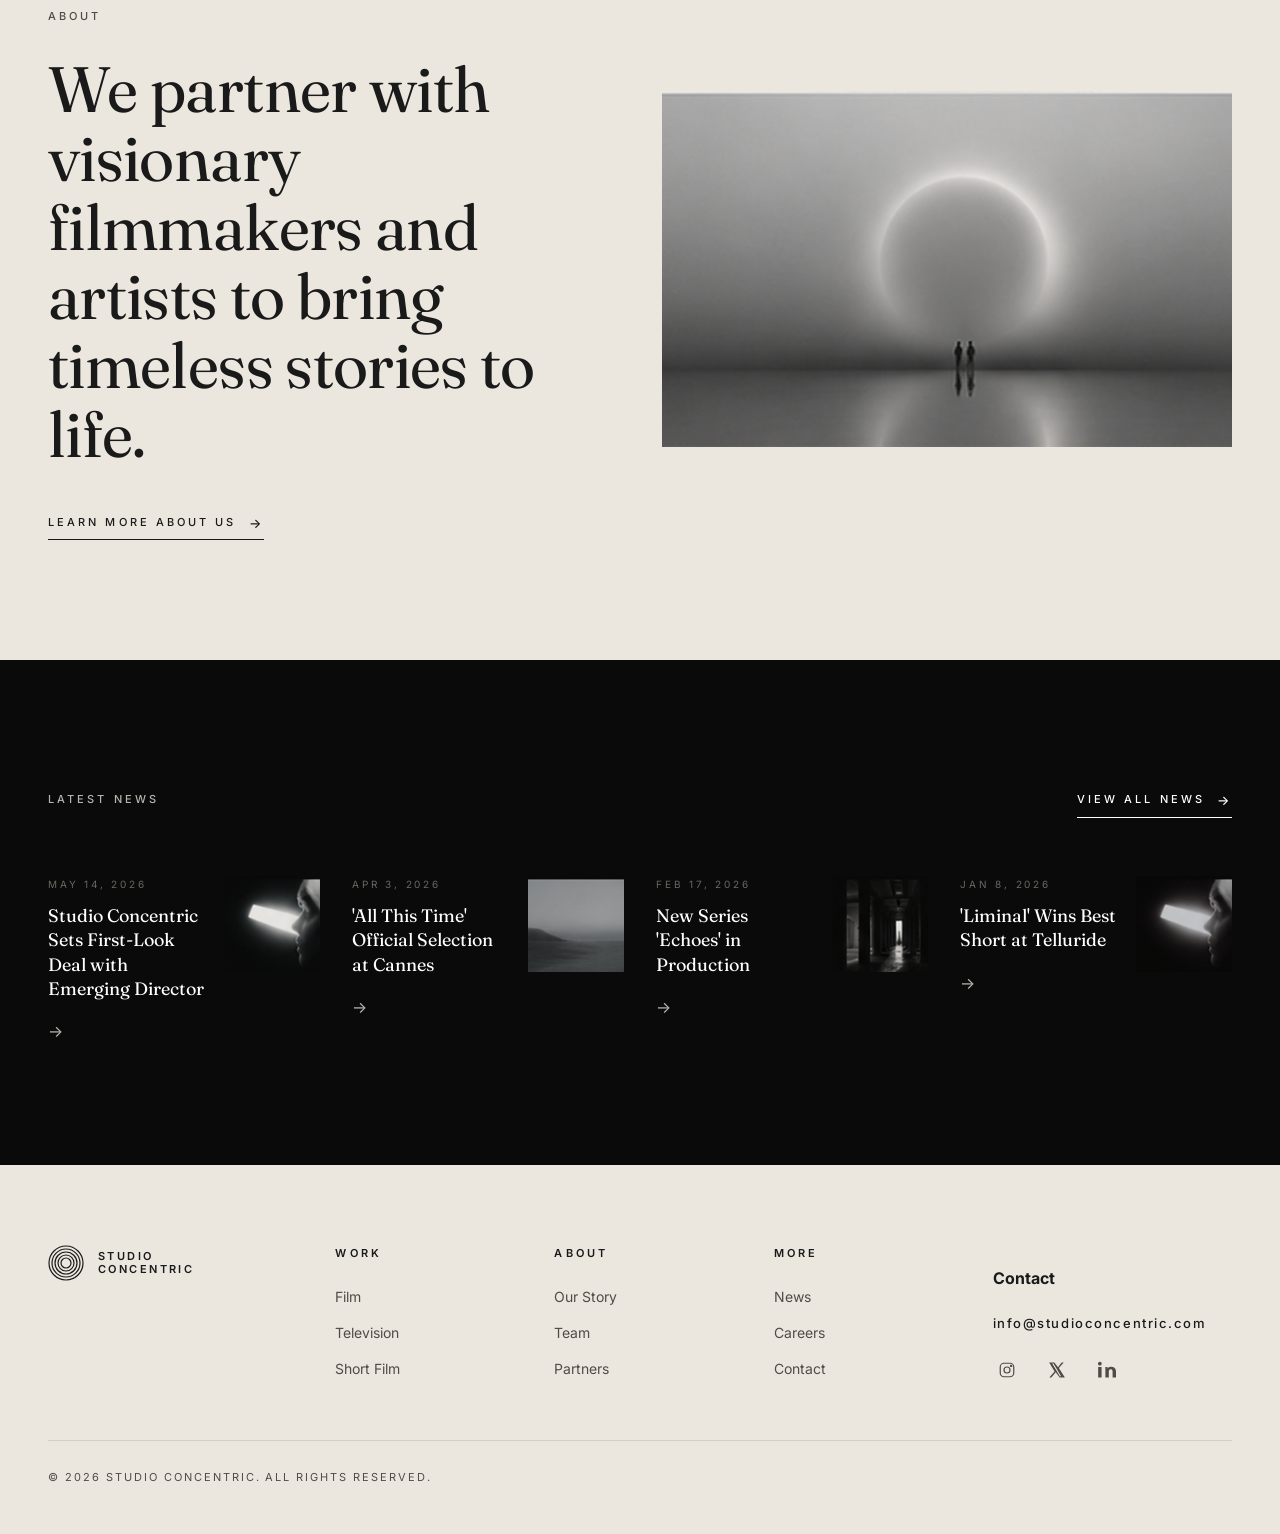
==== commit 15119c67: "Add files via upload" ====
--- a/index.html
+++ b/index.html
@@ -9,8 +9,8 @@
   <link rel="preconnect" href="https://fonts.googleapis.com">
   <link rel="preconnect" href="https://fonts.gstatic.com" crossorigin>
   <link href="https://fonts.googleapis.com/css2?family=Fraunces:opsz,wght@9..144,300;9..144,400;9..144,500&family=Inter:wght@400;500;600&display=swap" rel="stylesheet">
-  <link rel="stylesheet" href="styles.css">
-  <link rel="stylesheet" href="images/_placeholders.css">
+  <link rel="stylesheet" href="styles.css?v=2">
+  <link rel="stylesheet" href="images/_placeholders.css?v=2">
 
   <meta property="og:type" content="website">
   <meta property="og:url" content="https://www.studioconcentric.com/">
@@ -190,9 +190,11 @@
       <div class="footer-brand">
         <a href="index.html" class="brand" aria-label="Studio Concentric — home">
           <svg class="brand-mark" viewBox="0 0 36 36" aria-hidden="true">
-            <circle cx="18" cy="18" r="16.5"/>
+            <circle cx="18" cy="18" r="17"/>
+            <circle cx="18" cy="18" r="14"/>
             <circle cx="18" cy="18" r="11"/>
-            <circle cx="18" cy="18" r="5.5"/>
+            <circle cx="18" cy="18" r="8"/>
+            <circle cx="18" cy="18" r="5"/>
           </svg>
           <span class="brand-word"><span>Studio</span><span>Concentric</span></span>
         </a>
